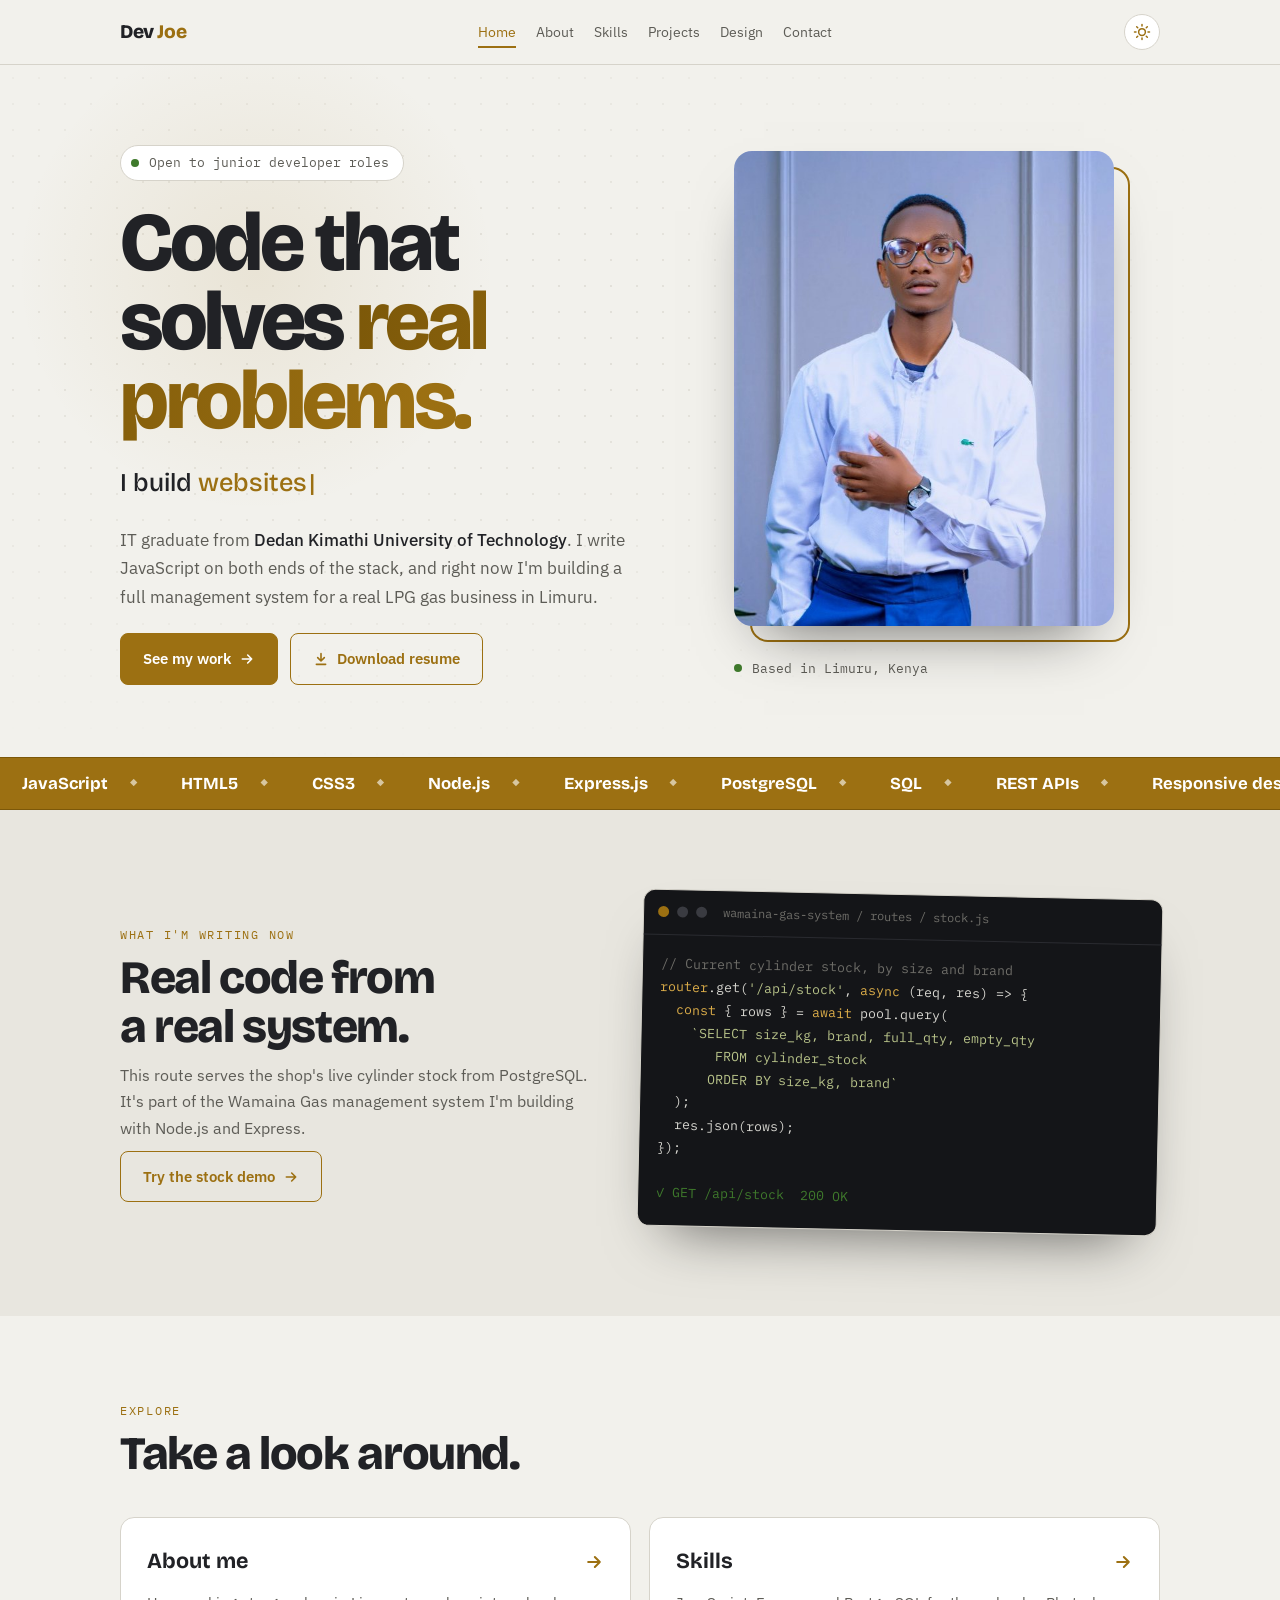
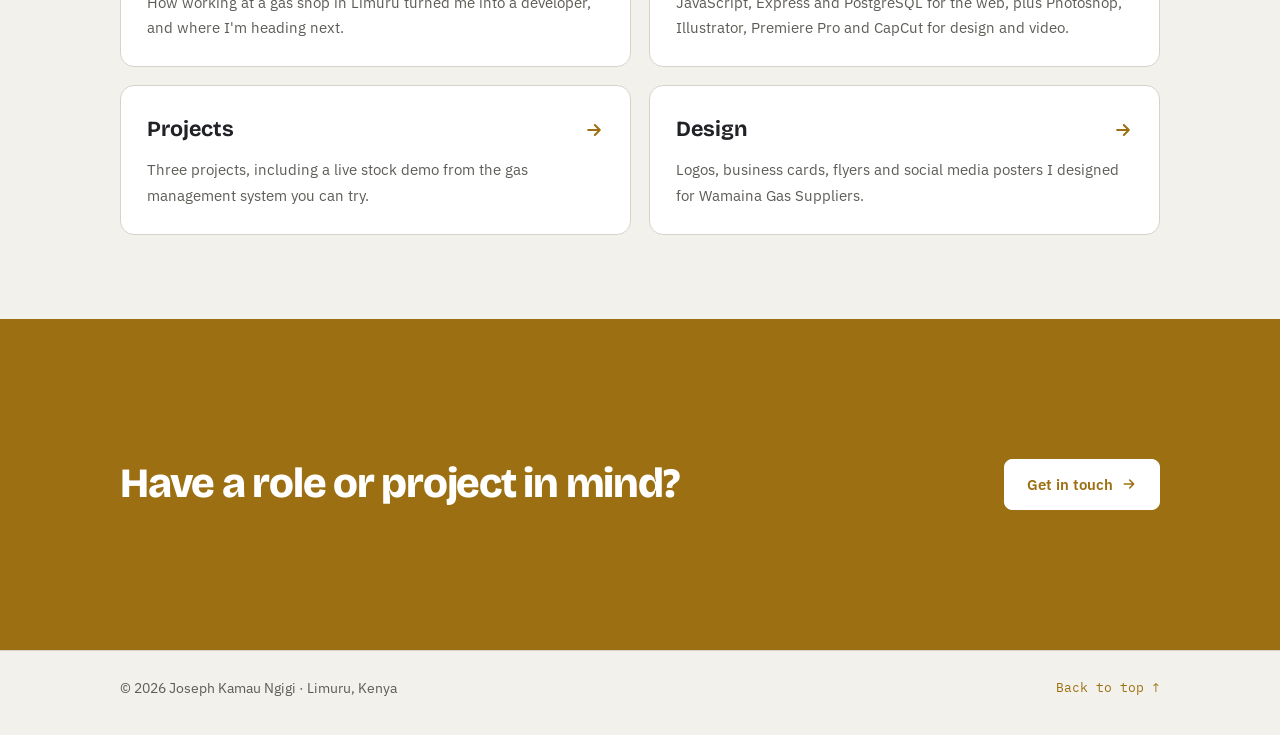
==== index.html @ 1b69b2f5 "Move site to repo root" ====
<!doctype html>
<html lang="en">
<head>
<meta charset="utf-8">
<meta name="viewport" content="width=device-width, initial-scale=1, viewport-fit=cover">
<meta name="description" content="Joseph Kamau Ngigi (Dev Joe), web developer and graphic designer in Limuru, Kenya.">
<style>:root{padding-top:env(safe-area-inset-top,0px);padding-bottom:env(safe-area-inset-bottom,0px)}body{margin:0}img{max-width:100%}[hidden]{display:none!important}</style>
<title>Joseph Kamau Ngigi</title>
</head>
<body>
<link rel="preconnect" href="https://fonts.googleapis.com">
<link rel="preconnect" href="https://fonts.gstatic.com" crossorigin>
<link rel="stylesheet" href="https://fonts.googleapis.com/css2?family=Bricolage+Grotesque:opsz,wght@12..96,500;12..96,700;12..96,800&family=IBM+Plex+Sans:wght@400;500;600&family=IBM+Plex+Mono:wght@400;500&display=swap">
<link rel="stylesheet" href="styles.css">
<script>try{var t=localStorage.getItem('jkn-theme');if(t)document.documentElement.setAttribute('data-theme',t);}catch(e){}</script>

<header class="top">
  <div class="wrap">
    <a class="mark" href="index.html">Dev <span>Joe</span></a>
    <nav aria-label="Main">
        <a href="index.html" class="active" aria-current="page">Home</a>
        <a href="about.html">About</a>
        <a href="skills.html">Skills</a>
        <a href="projects.html">Projects</a>
        <a href="design.html">Design</a>
        <a href="contact.html">Contact</a>
    </nav>
    <div class="top-right">
      <button class="theme-btn" id="theme-btn" type="button" aria-label="Switch light or dark theme">
        <svg viewBox="0 0 24 24" fill="none" stroke="currentColor" stroke-width="2" stroke-linecap="round"><circle cx="12" cy="12" r="4.5"/><path d="M12 2v2M12 20v2M4.9 4.9l1.4 1.4M17.7 17.7l1.4 1.4M2 12h2M20 12h2M4.9 19.1l1.4-1.4M17.7 6.3l1.4-1.4"/></svg>
      </button>
      <button class="menu-btn" id="menu-btn" type="button" aria-label="Open menu" aria-expanded="false">
        <svg viewBox="0 0 24 24" fill="none" stroke="currentColor" stroke-width="2.2" stroke-linecap="round"><path d="M4 7h16M4 12h16M4 17h16"/></svg>
      </button>
    </div>
  </div>
</header>

<main id="top">
  <div class="hero" id="hero">
    <div class="glow" aria-hidden="true"></div>
    <div class="wrap hero-grid">
      <div class="hero-copy">
        <div class="hello"><span class="dot"></span>Open to junior developer roles</div>
        <h1>Code that solves <span class="last">real problems.</span></h1>
        <p class="role">I build <span class="rot" id="rot">websites</span></p>
        <p class="lede">IT graduate from <strong>Dedan Kimathi University of Technology</strong>. I write JavaScript on both ends of the stack, and right now I'm building a full management system for a real LPG gas business in Limuru.</p>
        <div class="actions">
          <a class="btn btn-solid" href="projects.html">See my work <svg viewBox="0 0 24 24" fill="none" stroke="currentColor" stroke-width="2.4" stroke-linecap="round" stroke-linejoin="round"><path d="M5 12h14M13 6l6 6-6 6"/></svg></a>
          <a class="btn btn-ghost resume-dl" id="dl-hero" href="Joseph-Kamau-Ngigi-Resume.pdf" download><svg viewBox="0 0 24 24" fill="none" stroke="currentColor" stroke-width="2.4" stroke-linecap="round" stroke-linejoin="round"><path d="M12 4v11M7 10l5 5 5-5M5 20h14"/></svg> Download resume</a>
        </div>
      </div>

      <figure class="portrait">
        <div class="portrait-frame"><img src="portrait.jpg" alt="Portrait of Joseph, wearing glasses and a white shirt" width="570" height="712"></div>
        <figcaption><span class="dot"></span>Based in Limuru, Kenya</figcaption>
      </figure>
    </div>
  </div>

  <div class="ticker" aria-label="Skills: JavaScript, HTML, CSS, Node.js, Express.js, PostgreSQL, SQL, REST APIs, Photoshop, Illustrator, Premiere Pro, CapCut">
    <div class="ticker-track" aria-hidden="true">
      <span>JavaScript</span><span>HTML5</span><span>CSS3</span><span>Node.js</span><span>Express.js</span><span>PostgreSQL</span><span>SQL</span><span>REST APIs</span><span>Responsive design</span><span>Photoshop</span><span>Illustrator</span><span>Premiere Pro</span><span>CapCut</span>
      <span>JavaScript</span><span>HTML5</span><span>CSS3</span><span>Node.js</span><span>Express.js</span><span>PostgreSQL</span><span>SQL</span><span>REST APIs</span><span>Responsive design</span><span>Photoshop</span><span>Illustrator</span><span>Premiere Pro</span><span>CapCut</span>
    </div>
  </div>

  <section class="alt">
    <div class="wrap now-grid">
      <div class="sec-head">
        <div class="kicker">What I'm writing now</div>
        <h2>Real code from a real system.</h2>
        <p>This route serves the shop's live cylinder stock from PostgreSQL. It's part of the Wamaina Gas management system I'm building with Node.js and Express.</p>
        <a class="btn btn-ghost" href="projects.html" style="justify-self:start">Try the stock demo <svg viewBox="0 0 24 24" fill="none" stroke="currentColor" stroke-width="2.4" stroke-linecap="round" stroke-linejoin="round"><path d="M5 12h14M13 6l6 6-6 6"/></svg></a>
      </div>
      <div class="code-win" aria-label="Code sample from the Wamaina Gas system">
        <div class="code-bar"><i></i><i></i><i></i><span>wamaina-gas-system / routes / stock.js</span></div>
        <div class="code typing" id="code">
          <div class="ln"><span class="cm">// Current cylinder stock, by size and brand</span></div>
          <div class="ln"><span class="kw">router</span>.get(<span class="str">'/api/stock'</span>, <span class="kw">async</span> (req, res) =&gt; {</div>
          <div class="ln">  <span class="kw">const</span> { rows } = <span class="kw">await</span> pool.query(</div>
          <div class="ln">    <span class="str">`SELECT size_kg, brand, full_qty, empty_qty</span></div>
          <div class="ln"><span class="str">       FROM cylinder_stock</span></div>
          <div class="ln"><span class="str">      ORDER BY size_kg, brand`</span></div>
          <div class="ln">  );</div>
          <div class="ln">  res.json(rows);</div>
          <div class="ln">});</div>
          <div class="ln"> </div>
          <div class="ln"><span class="out">✓ GET /api/stock  200 OK</span></div>
        </div>
      </div>
    </div>
  </section>

  <section>
    <div class="wrap">
      <div class="sec-head">
        <div class="kicker">Explore</div>
        <h2>Take a look around.</h2>
      </div>
      <div class="quick">
        <a href="about.html">
          <h3>About me <svg viewBox="0 0 24 24" fill="none" stroke="currentColor" stroke-width="2.4" stroke-linecap="round" stroke-linejoin="round"><path d="M5 12h14M13 6l6 6-6 6"/></svg></h3>
          <p>How working at a gas shop in Limuru turned me into a developer, and where I'm heading next.</p>
        </a>
        <a href="skills.html">
          <h3>Skills <svg viewBox="0 0 24 24" fill="none" stroke="currentColor" stroke-width="2.4" stroke-linecap="round" stroke-linejoin="round"><path d="M5 12h14M13 6l6 6-6 6"/></svg></h3>
          <p>JavaScript, Express and PostgreSQL for the web, plus Photoshop, Illustrator, Premiere Pro and CapCut for design and video.</p>
        </a>
        <a href="projects.html">
          <h3>Projects <svg viewBox="0 0 24 24" fill="none" stroke="currentColor" stroke-width="2.4" stroke-linecap="round" stroke-linejoin="round"><path d="M5 12h14M13 6l6 6-6 6"/></svg></h3>
          <p>Three projects, including a live stock demo from the gas management system you can try.</p>
        </a>
        <a href="design.html">
          <h3>Design <svg viewBox="0 0 24 24" fill="none" stroke="currentColor" stroke-width="2.4" stroke-linecap="round" stroke-linejoin="round"><path d="M5 12h14M13 6l6 6-6 6"/></svg></h3>
          <p>Logos, business cards, flyers and social media posters I designed for Wamaina Gas Suppliers.</p>
        </a>
      </div>
    </div>
  </section>

  <section class="cta">
    <div class="wrap">
      <h2>Have a role or project in mind?</h2>
      <a class="btn" href="contact.html">Get in touch <svg viewBox="0 0 24 24" fill="none" stroke="currentColor" stroke-width="2.4" stroke-linecap="round" stroke-linejoin="round"><path d="M5 12h14M13 6l6 6-6 6"/></svg></a>
    </div>
  </section>
</main>

<footer>
  <div class="wrap">
    <span>© 2026 Joseph Kamau Ngigi · Limuru, Kenya</span>
    <a class="to-top" href="#top">Back to top ↑</a>
  </div>
</footer>
<script src="app.js"></script>

</body>
</html>
---- styles.css ----
/* Layout: dark charcoal stage, gold as the one bold voice. Split hero (intro + live code window), ticker band, then alternating sections */
:root {
  --bg: #191a1d;
  --bg-2: #202125;
  --surface: #26272c;
  --line: #3a3b41;
  --fg: #eeede7;
  --muted: #a4a39c;
  --gold: #e0b04a;
  --gold-deep: #b8862a;
  --gold-soft: rgba(224,176,74,.13);
  --on-gold: #191a1d;
  --code-bg: #141518;
  --code-fg: #d9d8d2;
  --code-kw: #e0b04a;
  --code-str: #b9c48a;
  --code-cm: #6f6e69;
  --good: #8fbf7a;
  --display: "Bricolage Grotesque", "Segoe UI", system-ui, sans-serif;
  --body: "IBM Plex Sans", "Segoe UI", system-ui, sans-serif;
  --mono: "IBM Plex Mono", ui-monospace, Consolas, monospace;
  color-scheme: dark;
}
@media (prefers-color-scheme: light) {
  :root:not([data-theme="dark"]) {
    --bg: #f2f1ec; --bg-2: #e8e6df; --surface: #ffffff; --line: #d6d3ca; --fg: #212226;
    --muted: #5d5c56; --gold: #9c7012; --gold-deep: #7c5809; --gold-soft: rgba(156,112,18,.10); --on-gold: #ffffff;
    --good: #3f7a2c;
    color-scheme: light;
  }
}
:root[data-theme="light"] {
  --bg: #f2f1ec; --bg-2: #e8e6df; --surface: #ffffff; --line: #d6d3ca; --fg: #212226;
  --muted: #5d5c56; --gold: #9c7012; --gold-deep: #7c5809; --gold-soft: rgba(156,112,18,.10); --on-gold: #ffffff;
  --good: #3f7a2c;
  color-scheme: light;
}

* { box-sizing: border-box; }
html { scroll-behavior: smooth; }
body {
  background: var(--bg); color: var(--fg);
  font-family: var(--body); font-size: 1rem; line-height: 1.65;
  overflow-x: hidden;
}
.wrap { max-width: 1080px; margin: 0 auto; padding-inline: 20px; }
a { color: var(--gold); }
a:focus-visible, button:focus-visible { outline: 2px solid var(--gold); outline-offset: 3px; border-radius: 4px; }

/* ---------- Top bar ---------- */
.top {
  position: sticky; top: env(safe-area-inset-top, 0px); z-index: 20;
  background: color-mix(in srgb, var(--bg) 82%, transparent);
  backdrop-filter: blur(10px); -webkit-backdrop-filter: blur(10px);
  border-bottom: 1px solid var(--line);
}
.top .wrap { display: flex; justify-content: space-between; align-items: center; gap: 16px; padding-block: 14px; }
.mark { font-family: var(--display); font-weight: 800; font-size: 1.2rem; color: var(--fg); text-decoration: none; letter-spacing: -.02em; }
.mark span { color: var(--gold); }
.top-right { display: flex; align-items: center; gap: 18px; }
nav { display: flex; gap: 20px; }
nav a { color: var(--muted); text-decoration: none; font-size: .9rem; position: relative; }
nav a::after { content: ""; position: absolute; left: 0; right: 100%; bottom: -4px; height: 2px; background: var(--gold); transition: right .25s; }
nav a:hover { color: var(--fg); }
nav a:hover::after { right: 0; }
.theme-btn {
  width: 36px; height: 36px; border-radius: 50%; border: 1px solid var(--line); background: var(--surface);
  color: var(--gold); cursor: pointer; display: grid; place-items: center;
}
.theme-btn svg { width: 18px; height: 18px; }

/* ---------- Hero ---------- */
.hero { position: relative; overflow: hidden; }
.hero::before {
  content: ""; position: absolute; inset: 0; pointer-events: none;
  background-image: radial-gradient(var(--line) 1px, transparent 1px);
  background-size: 26px 26px; opacity: .55;
  mask-image: radial-gradient(ellipse at 30% 40%, #000 20%, transparent 75%);
  -webkit-mask-image: radial-gradient(ellipse at 30% 40%, #000 20%, transparent 75%);
}
.glow {
  position: absolute; width: 520px; height: 520px; border-radius: 50%; pointer-events: none;
  background: radial-gradient(circle, var(--gold-soft), transparent 65%);
  left: var(--gx, 20%); top: var(--gy, 30%); transform: translate(-50%, -50%);
  transition: left .4s ease-out, top .4s ease-out;
}
.hero-grid {
  position: relative; display: grid; grid-template-columns: 1.1fr 1fr; gap: 48px; align-items: center;
  padding-block: 80px 72px;
}
.hero-copy { display: grid; gap: 22px; min-width: 0; }
.hello {
  display: inline-flex; align-items: center; gap: 10px; justify-self: start;
  font-family: var(--mono); font-size: .82rem; color: var(--muted);
  border: 1px solid var(--line); border-radius: 999px; padding: 6px 14px 6px 10px; background: var(--surface);
}
.dot { width: 8px; height: 8px; border-radius: 50%; background: var(--good); box-shadow: 0 0 0 0 var(--good); animation: pulse 2s infinite; }
@keyframes pulse { 0% { box-shadow: 0 0 0 0 color-mix(in srgb, var(--good) 60%, transparent); } 100% { box-shadow: 0 0 0 10px transparent; } }
h1 {
  font-family: var(--display); font-weight: 800; margin: 0;
  font-size: clamp(2.7rem, 7.4vw, 5.2rem); line-height: .95; letter-spacing: -.04em; text-wrap: balance;
}
h1 .last {
  background: linear-gradient(100deg, var(--gold-deep), var(--gold) 45%, var(--gold-deep));
  background-size: 200% 100%; -webkit-background-clip: text; background-clip: text; color: transparent;
  animation: sheen 6s ease-in-out infinite;
}
@keyframes sheen { 0%,100% { background-position: 0% 0; } 50% { background-position: 100% 0; } }
.role { font-family: var(--display); font-size: clamp(1.25rem, 2.6vw, 1.6rem); font-weight: 500; margin: 0; }
.role .rot { color: var(--gold); display: inline-block; min-width: 1ch; }
.role .rot::after { content: "|"; margin-left: 2px; animation: blink 1s steps(1) infinite; color: var(--gold); }
@keyframes blink { 50% { opacity: 0; } }
.lede { font-size: 1.08rem; color: var(--muted); max-width: 54ch; margin: 0; }
.lede strong { color: var(--fg); font-weight: 500; }
.actions { display: flex; gap: 12px; flex-wrap: wrap; }
.btn {
  font-family: var(--body); font-weight: 600; font-size: .95rem;
  padding: 12px 22px; border-radius: 8px; text-decoration: none; cursor: pointer;
  border: 1px solid var(--gold); display: inline-flex; align-items: center; gap: 8px;
  transition: transform .2s, box-shadow .2s, background .2s;
}
.btn-solid { background: var(--gold); color: var(--on-gold); }
.btn-solid:hover { transform: translateY(-2px); box-shadow: 0 10px 24px -10px var(--gold); }
.btn-ghost { background: transparent; color: var(--gold); }
.btn-ghost:hover { background: var(--gold-soft); transform: translateY(-2px); }
.btn svg { width: 16px; height: 16px; transition: transform .2s; }
.btn:hover svg { transform: translateX(3px); }

/* Code window */
.code-win {
  min-width: 0; background: var(--code-bg); border: 1px solid var(--line); border-radius: 12px;
  box-shadow: 0 30px 60px -30px rgba(0,0,0,.6), 0 0 0 1px rgba(255,255,255,.02);
  transform: rotate(1.2deg); transition: transform .4s;
}
.code-win:hover { transform: rotate(0deg) translateY(-4px); }
.code-bar { display: flex; align-items: center; gap: 8px; padding: 12px 14px; border-bottom: 1px solid #2a2b30; }
.code-bar i { width: 11px; height: 11px; border-radius: 50%; background: #3a3b41; }
.code-bar i:first-child { background: var(--gold); }
.code-bar span { font-family: var(--mono); font-size: .75rem; color: var(--code-cm); margin-left: 8px; overflow: hidden; text-overflow: ellipsis; white-space: nowrap; }
.code { padding: 18px 18px 20px; overflow-x: auto; font-family: var(--mono); font-size: .82rem; line-height: 1.75; color: var(--code-fg); }
.ln { white-space: pre; overflow: hidden; width: calc(var(--n) * 1ch); }
.typing .ln { width: 0; animation: type calc(var(--n) * 28ms) steps(var(--n), end) forwards; animation-delay: var(--d); }
@keyframes type { to { width: calc(var(--n) * 1ch); } }
.kw { color: var(--code-kw); } .str { color: var(--code-str); } .cm { color: var(--code-cm); }
.out { color: var(--good); }

/* ---------- Ticker ---------- */
.ticker { background: var(--gold); color: var(--on-gold); overflow: hidden; border-block: 1px solid var(--gold-deep); }
.ticker-track { display: flex; width: max-content; animation: scroll 32s linear infinite; }
.ticker:hover .ticker-track { animation-play-state: paused; }
.ticker-track span {
  font-family: var(--display); font-weight: 700; font-size: 1.05rem; padding: 12px 22px; white-space: nowrap;
  display: inline-flex; align-items: center; gap: 22px;
}
.ticker-track span::after { content: "◆"; font-size: .6rem; opacity: .6; }
@keyframes scroll { to { transform: translateX(-50%); } }

/* ---------- Sections ---------- */
section { padding-block: 84px; }
section.alt { background: var(--bg-2); }
.sec-head { display: grid; gap: 10px; margin-bottom: 38px; }
.kicker { font-family: var(--mono); font-size: .78rem; letter-spacing: .14em; text-transform: uppercase; color: var(--gold); }
h2 { font-family: var(--display); font-weight: 800; font-size: clamp(2rem, 4.4vw, 2.9rem); letter-spacing: -.03em; line-height: 1.05; margin: 0; text-wrap: balance; }
.sec-head p { margin: 0; color: var(--muted); max-width: 60ch; }
.label { font-family: var(--mono); font-size: .74rem; letter-spacing: .1em; text-transform: uppercase; color: var(--muted); }

/* About */
.about-grid { display: grid; grid-template-columns: 1.3fr 1fr; gap: 48px; align-items: start; }
.about-text p { margin: 0 0 16px; max-width: 62ch; }
.about-text p:first-child { font-size: 1.2rem; color: var(--fg); }
.about-text p { color: var(--muted); }
.about-text strong { color: var(--fg); font-weight: 500; }
.stats { display: grid; grid-template-columns: 1fr 1fr; gap: 14px; }
.stat {
  background: var(--surface); border: 1px solid var(--line); border-radius: 12px; padding: 20px;
  display: grid; gap: 4px; transition: border-color .25s, transform .25s;
}
.stat:hover { border-color: var(--gold); transform: translateY(-3px); }
.stat b { font-family: var(--display); font-size: 2.4rem; font-weight: 800; color: var(--gold); line-height: 1; font-variant-numeric: tabular-nums; }
.stat span { font-size: .88rem; color: var(--muted); line-height: 1.4; }

/* Skills */
.skills { display: grid; grid-template-columns: repeat(3, 1fr); gap: 18px; }
.skill-card {
  background: var(--surface); border: 1px solid var(--line); border-radius: 14px; padding: 26px;
  display: grid; gap: 14px; align-content: start; position: relative; overflow: hidden;
  transition: transform .25s, border-color .25s;
}
.skill-card::before {
  content: ""; position: absolute; inset: auto -40% -60% auto; width: 200px; height: 200px; border-radius: 50%;
  background: radial-gradient(circle, var(--gold-soft), transparent 70%); opacity: 0; transition: opacity .3s;
}
.skill-card:hover { transform: translateY(-4px); border-color: var(--gold); }
.skill-card:hover::before { opacity: 1; }
.skill-icon { width: 44px; height: 44px; border-radius: 10px; background: var(--gold-soft); color: var(--gold); display: grid; place-items: center; }
.skill-icon svg { width: 22px; height: 22px; }
.skill-card h3 { font-family: var(--display); font-size: 1.3rem; margin: 0; font-weight: 700; }
.skill-card p { margin: 0; color: var(--muted); font-size: .94rem; }
.chips { display: flex; flex-wrap: wrap; gap: 8px; }
.chip {
  font-family: var(--mono); font-size: .8rem; padding: 5px 11px; border-radius: 6px;
  background: var(--bg); border: 1px solid var(--line); color: var(--fg);
}

/* Projects */
.featured {
  display: grid; grid-template-columns: 1fr 1fr; gap: 0; border: 1px solid var(--gold); border-radius: 16px;
  overflow: hidden; background: var(--surface); margin-bottom: 22px;
}
.feat-info { padding: 34px; display: grid; gap: 16px; align-content: start; min-width: 0; }
.p-head { display: flex; justify-content: space-between; align-items: center; gap: 12px; flex-wrap: wrap; }
.status {
  font-family: var(--mono); font-size: .7rem; letter-spacing: .08em; text-transform: uppercase;
  padding: 4px 10px; border-radius: 999px; border: 1px solid var(--line); color: var(--muted); white-space: nowrap;
  display: inline-flex; align-items: center; gap: 6px;
}
.status.building { color: var(--gold); border-color: var(--gold); background: var(--gold-soft); }
.status.building::before { content: ""; width: 6px; height: 6px; border-radius: 50%; background: var(--gold); animation: blink 1.4s steps(1) infinite; }
.status.done { color: var(--good); border-color: color-mix(in srgb, var(--good) 50%, transparent); }
.feat-info h3, .project h3 { font-family: var(--display); font-weight: 800; font-size: 1.6rem; margin: 0; letter-spacing: -.02em; line-height: 1.15; }
.feat-info p, .project p { margin: 0; color: var(--muted); }
.feat-info p strong, .project p strong { color: var(--fg); font-weight: 500; }
.features { margin: 0; padding: 0; list-style: none; display: grid; gap: 10px; }
.features li { display: grid; grid-template-columns: 20px 1fr; gap: 10px; font-size: .95rem; }
.features li::before { content: ""; width: 10px; height: 10px; margin-top: 8px; border: 2px solid var(--gold); transform: rotate(45deg); }

/* Stock demo */
.demo { background: var(--code-bg); padding: 28px; display: grid; gap: 16px; align-content: start; border-left: 1px solid var(--line); min-width: 0; color: var(--code-fg); }
.demo-top { display: flex; justify-content: space-between; align-items: center; gap: 10px; flex-wrap: wrap; }
.demo-title { font-family: var(--mono); font-size: .78rem; color: var(--code-cm); }
.sample-tag { font-family: var(--mono); font-size: .68rem; letter-spacing: .08em; text-transform: uppercase; color: #191a1d; background: #e0b04a; padding: 3px 8px; border-radius: 4px; }
.tabs { display: flex; gap: 6px; flex-wrap: wrap; }
.tab {
  font-family: var(--mono); font-size: .82rem; padding: 7px 12px; border-radius: 6px; cursor: pointer;
  background: transparent; color: #a4a39c; border: 1px solid #3a3b41;
}
.tab[aria-selected="true"] { background: #e0b04a; color: #191a1d; border-color: #e0b04a; }
.rows { display: grid; gap: 12px; }
.row { display: grid; gap: 6px; }
.row-top { display: flex; justify-content: space-between; align-items: baseline; gap: 8px; font-size: .88rem; }
.row-top b { font-weight: 600; color: #eeede7; }
.row-top span { font-family: var(--mono); font-size: .76rem; color: #a4a39c; font-variant-numeric: tabular-nums; }
.bar { height: 10px; border-radius: 5px; background: #2a2b30; display: flex; overflow: hidden; }
.bar .f { background: #e0b04a; transition: width .45s cubic-bezier(.2,.8,.2,1); }
.bar .e { background: #5d5c56; transition: width .45s cubic-bezier(.2,.8,.2,1); }
.row-btn {
  justify-self: start; font-family: var(--mono); font-size: .72rem; padding: 4px 9px; border-radius: 4px; cursor: pointer;
  background: transparent; color: #e0b04a; border: 1px solid #4a4230;
}
.row-btn:hover { background: rgba(224,176,74,.12); }
.row-btn:disabled { opacity: .4; cursor: not-allowed; }
.demo-foot { display: flex; justify-content: space-between; align-items: center; gap: 10px; flex-wrap: wrap; padding-top: 6px; border-top: 1px solid #2a2b30; }
.legend { display: flex; gap: 14px; font-family: var(--mono); font-size: .72rem; color: #a4a39c; }
.legend i { display: inline-block; width: 9px; height: 9px; border-radius: 2px; margin-right: 5px; vertical-align: -1px; }
.supplier-btn { font-family: var(--body); font-weight: 600; font-size: .82rem; padding: 7px 12px; border-radius: 6px; cursor: pointer; background: #e0b04a; color: #191a1d; border: none; }
.log { font-family: var(--mono); font-size: .76rem; color: #8fbf7a; min-height: 1.3em; }

.projects { display: grid; grid-template-columns: 1fr 1fr; gap: 22px; }
.project {
  background: var(--surface); border: 1px solid var(--line); border-radius: 16px; padding: 30px;
  display: grid; gap: 14px; align-content: start; transition: transform .25s, border-color .25s;
}
.project:hover { transform: translateY(-4px); border-color: var(--gold); }
.mini {
  height: 120px; border-radius: 10px; border: 1px solid var(--line); background: var(--bg);
  display: grid; grid-template-rows: 22px 1fr; overflow: hidden;
}
.mini-bar { display: flex; gap: 5px; align-items: center; padding-inline: 10px; border-bottom: 1px solid var(--line); }
.mini-bar i { width: 7px; height: 7px; border-radius: 50%; background: var(--line); }
.mini-body { padding: 12px; display: grid; gap: 7px; align-content: start; }
.mini-body .ttl { height: 12px; width: 55%; border-radius: 3px; background: var(--gold); }
.mini-body .txt { height: 7px; border-radius: 3px; background: var(--line); }
.mini-body .row3 { display: grid; grid-template-columns: repeat(3, 1fr); gap: 6px; margin-top: 4px; }
.mini-body .row3 span { height: 30px; border-radius: 4px; background: var(--gold-soft); border: 1px solid var(--line); }

/* Journey */
.journey { position: relative; display: grid; gap: 0; max-width: 760px; }
.journey::before { content: ""; position: absolute; left: 11px; top: 8px; bottom: 8px; width: 2px; background: linear-gradient(var(--gold), var(--line)); }
.step { display: grid; grid-template-columns: 24px 1fr; gap: 22px; padding-bottom: 34px; position: relative; }
.step:last-child { padding-bottom: 0; }
.node { width: 24px; height: 24px; border-radius: 50%; background: var(--bg-2); border: 2px solid var(--gold); position: relative; z-index: 1; }
.step.now .node { background: var(--gold); box-shadow: 0 0 0 6px var(--gold-soft); }
.step.next .node { border-style: dashed; border-color: var(--muted); }
.step-body { display: grid; gap: 4px; }
.when { font-family: var(--mono); font-size: .78rem; color: var(--gold); letter-spacing: .06em; text-transform: uppercase; }
.step h3 { margin: 0; font-family: var(--display); font-weight: 700; font-size: 1.25rem; }
.step p { margin: 0; color: var(--muted); max-width: 58ch; }

/* Contact */
.contact { text-align: left; }
.contact-hero {
  font-family: var(--display); font-weight: 800; letter-spacing: -.04em; line-height: .98;
  font-size: clamp(2.4rem, 7vw, 4.6rem); margin: 0 0 18px; text-wrap: balance;
}
.contact-hero em { font-style: normal; color: var(--gold); }
.contact > .wrap > p { color: var(--muted); max-width: 56ch; margin: 0 0 34px; font-size: 1.08rem; }
.contact-grid { display: grid; grid-template-columns: 1fr 1fr; gap: 18px; max-width: 820px; }
.contact-item {
  background: var(--surface); border: 1px solid var(--line); border-radius: 14px; padding: 22px 24px;
  display: grid; grid-template-columns: 46px 1fr; gap: 6px 16px; align-items: center; min-width: 0;
  transition: border-color .25s;
}
.contact-item:hover { border-color: var(--gold); }
.c-icon { grid-row: span 3; width: 46px; height: 46px; border-radius: 12px; background: var(--gold-soft); color: var(--gold); display: grid; place-items: center; align-self: start; }
.c-icon svg { width: 22px; height: 22px; }
.contact-value { font-size: 1.08rem; font-weight: 500; overflow-wrap: anywhere; user-select: all; min-width: 0; }
.copy {
  justify-self: start; background: none; border: 1px solid var(--line); color: var(--fg);
  font-family: var(--mono); font-size: .76rem; padding: 5px 12px; border-radius: 6px; cursor: pointer; margin-top: 4px;
}
.copy:hover, .copy.done { border-color: var(--gold); color: var(--gold); }

footer { border-top: 1px solid var(--line); }
footer .wrap { padding-block: 26px 36px; color: var(--muted); font-size: .85rem; display: flex; justify-content: space-between; gap: 12px; flex-wrap: wrap; }
.to-top { color: var(--gold); text-decoration: none; font-family: var(--mono); font-size: .8rem; }

/* ---------- Responsive ---------- */
@media (max-width: 900px) {
  .hero-grid, .about-grid, .featured { grid-template-columns: 1fr; }
  .hero-grid { padding-block: 56px 56px; gap: 40px; }
  .demo { border-left: none; border-top: 1px solid var(--line); }
  .code-win { transform: none; }
}
@media (max-width: 700px) {
  nav { display: none; }
  .skills, .projects, .contact-grid { grid-template-columns: 1fr; }
  section { padding-block: 64px; }
  .feat-info, .demo, .project { padding: 22px; }
  .code { font-size: .74rem; }
}
@media (prefers-reduced-motion: reduce) {
  *, *::before, *::after { animation: none !important; transition: none !important; }
  .typing .ln { width: calc(var(--n) * 1ch); }
  html { scroll-behavior: auto; }
}

/* ---------- Multi-page additions ---------- */
nav a.active { color: var(--gold); }
nav a.active::after { right: 0; }
.menu-btn {
  display: none; width: 36px; height: 36px; border-radius: 8px; border: 1px solid var(--line);
  background: var(--surface); color: var(--fg); cursor: pointer; place-items: center;
}
.menu-btn svg { width: 18px; height: 18px; }
@media (max-width: 700px) {
  .menu-btn { display: grid; }
  .top .wrap { flex-wrap: wrap; }
  nav {
    display: none; order: 3; width: 100%; flex-direction: column; gap: 0;
    padding-block: 8px 4px; border-top: 1px solid var(--line); margin-top: 12px;
  }
  .top.open nav { display: flex; }
  nav a { padding: 12px 4px; font-size: 1rem; border-bottom: 1px solid var(--line); }
  nav a:last-child { border-bottom: none; }
  nav a::after { display: none; }
  .top-right { gap: 10px; }
}

/* Inner page heading */
.page-hero { position: relative; overflow: hidden; border-bottom: 1px solid var(--line); }
.page-hero::before {
  content: ""; position: absolute; inset: 0; pointer-events: none;
  background-image: radial-gradient(var(--line) 1px, transparent 1px); background-size: 26px 26px; opacity: .5;
  mask-image: linear-gradient(90deg, #000, transparent 70%); -webkit-mask-image: linear-gradient(90deg, #000, transparent 70%);
}
.page-hero .wrap { position: relative; padding-block: 72px 56px; display: grid; gap: 14px; }
.page-hero h1 { font-size: clamp(2.4rem, 6.4vw, 4.2rem); }
.page-hero h1 em { font-style: normal; color: var(--gold); }
.page-hero p { margin: 0; color: var(--muted); font-size: 1.1rem; max-width: 58ch; }
.crumb { font-family: var(--mono); font-size: .78rem; color: var(--muted); }
.crumb a { color: var(--muted); text-decoration: none; }
.crumb a:hover { color: var(--gold); }
.crumb span { color: var(--gold); }

/* Home: quick links to pages */
.quick { display: grid; grid-template-columns: repeat(3, 1fr); gap: 18px; }
.quick a {
  text-decoration: none; color: var(--fg); background: var(--surface); border: 1px solid var(--line);
  border-radius: 14px; padding: 26px; display: grid; gap: 10px; transition: transform .25s, border-color .25s;
}
.quick a:hover { transform: translateY(-4px); border-color: var(--gold); }
.quick h3 { margin: 0; font-family: var(--display); font-size: 1.35rem; font-weight: 700; display: flex; justify-content: space-between; align-items: center; gap: 8px; }
.quick h3 svg { width: 20px; height: 20px; color: var(--gold); transition: transform .2s; }
.quick a:hover h3 svg { transform: translateX(4px); }
.quick p { margin: 0; color: var(--muted); font-size: .95rem; }

/* CTA band */
.cta { background: var(--gold); color: var(--on-gold); }
.cta .wrap { padding-block: 56px; display: flex; justify-content: space-between; align-items: center; gap: 24px; flex-wrap: wrap; }
.cta h2 { color: var(--on-gold); font-size: clamp(1.8rem, 4vw, 2.6rem); }
.cta .btn { background: var(--on-gold); color: var(--gold); border-color: var(--on-gold); }
.cta .btn:hover { transform: translateY(-2px); }

/* Education card */
.edu-card {
  background: var(--surface); border: 1px solid var(--line); border-radius: 16px; padding: 30px;
  display: grid; grid-template-columns: auto 1fr; gap: 8px 26px; align-items: start; max-width: 820px;
}
.edu-year { font-family: var(--display); font-weight: 800; font-size: 2.6rem; color: var(--gold); line-height: 1; grid-row: span 3; }
.edu-card h3 { margin: 0; font-family: var(--display); font-size: 1.35rem; font-weight: 700; }
.edu-card p { margin: 0; color: var(--muted); }

/* Skills page: learning list */
.learning { display: grid; grid-template-columns: repeat(2, 1fr); gap: 14px; max-width: 820px; }
.learn-item { display: grid; gap: 8px; background: var(--surface); border: 1px solid var(--line); border-radius: 12px; padding: 18px 20px; }
.learn-top { display: flex; justify-content: space-between; gap: 10px; font-weight: 600; }
.learn-top span { font-family: var(--mono); font-size: .76rem; color: var(--gold); font-weight: 400; }

@media (max-width: 900px) { .quick { grid-template-columns: 1fr; } }
@media (max-width: 700px) {
  .learning { grid-template-columns: 1fr; }
  .edu-card { grid-template-columns: 1fr; }
  .edu-year { grid-row: auto; }
  .page-hero .wrap { padding-block: 52px 40px; }
}

/* Portrait */
.portrait { margin: 0; justify-self: center; width: min(100%, 380px); display: grid; gap: 14px; position: relative; }
.portrait-frame { position: relative; border-radius: 18px; }
.portrait-frame::before {
  content: ""; position: absolute; inset: 0; border: 2px solid var(--gold); border-radius: 18px;
  transform: translate(16px, 16px); transition: transform .4s;
}
.portrait:hover .portrait-frame::before { transform: translate(10px, 10px); }
.portrait img {
  position: relative; display: block; width: 100%; height: auto; aspect-ratio: 570 / 712; object-fit: cover;
  border-radius: 18px; box-shadow: 0 30px 60px -30px rgba(0,0,0,.6);
}
.portrait figcaption {
  justify-self: start; margin-top: 18px; display: inline-flex; align-items: center; gap: 10px;
  font-family: var(--mono); font-size: .8rem; color: var(--muted);
}
.now-grid { display: grid; grid-template-columns: 1fr 1.1fr; gap: 48px; align-items: center; }
.now-grid .sec-head { margin-bottom: 0; }
@media (max-width: 900px) {
  .now-grid { grid-template-columns: 1fr; gap: 32px; }
  .portrait { width: min(100%, 320px); }
}

/* Contact form */
.form-grid { display: grid; grid-template-columns: 1fr 1.4fr; gap: 48px; align-items: start; }
.form-grid .sec-head { margin-bottom: 0; }
.cform {
  background: var(--surface); border: 1px solid var(--line); border-radius: 16px; padding: 28px;
  display: grid; grid-template-columns: 1fr 1fr; gap: 18px; min-width: 0;
}
.field { display: grid; gap: 6px; min-width: 0; }
.full { grid-column: 1 / -1; }
.field label { font-size: .88rem; font-weight: 500; }
.field input, .field select, .field textarea {
  width: 100%; font: inherit; font-size: .95rem; color: var(--fg); background: var(--bg);
  border: 1px solid var(--line); border-radius: 8px; padding: 11px 13px; transition: border-color .2s, box-shadow .2s;
}
.field textarea { resize: vertical; min-height: 130px; }
.field input::placeholder, .field textarea::placeholder { color: var(--muted); opacity: .7; }
.field input:focus, .field select:focus, .field textarea:focus { outline: none; border-color: var(--gold); box-shadow: 0 0 0 3px var(--gold-soft); }
.field.bad input, .field.bad textarea { border-color: #d9654f; }
.err { font-size: .8rem; color: #d9654f; min-height: 0; }
.err:empty { display: none; }
.form-actions { display: flex; }
.ready { border-top: 1px solid var(--line); padding-top: 18px; display: grid; gap: 12px; }
.ready-head { display: flex; align-items: center; gap: 10px; }
.ready p { margin: 0; color: var(--muted); }
.addr { color: var(--fg); font-weight: 500; user-select: all; overflow-wrap: anywhere; }
.ready-actions { display: flex; gap: 10px; flex-wrap: wrap; }
.preview {
  margin: 0; background: var(--bg); border: 1px solid var(--line); border-radius: 8px; padding: 14px;
  font-family: var(--mono); font-size: .8rem; white-space: pre-wrap; overflow-wrap: anywhere; color: var(--muted); max-height: 220px; overflow: auto;
}
@media (max-width: 900px) { .form-grid { grid-template-columns: 1fr; gap: 28px; } }
@media (max-width: 560px) { .cform { grid-template-columns: 1fr; padding: 20px; } }

/* Experience */
.exp-list { display: grid; gap: 18px; max-width: 860px; }
.exp {
  display: grid; grid-template-columns: 150px 1fr; gap: 24px; background: var(--surface);
  border: 1px solid var(--line); border-radius: 16px; padding: 26px 28px; transition: border-color .25s;
}
.exp:hover { border-color: var(--gold); }
.exp-when { font-family: var(--mono); font-size: .82rem; color: var(--gold); padding-top: 4px; }
.exp-body { display: grid; gap: 6px; min-width: 0; }
.exp-body h3 { margin: 0; font-family: var(--display); font-weight: 700; font-size: 1.25rem; line-height: 1.25; }
.exp-where { font-size: .88rem; color: var(--muted); }
.exp-body > p { margin: 6px 0 0; color: var(--muted); }
.exp-extra { margin-top: 10px; padding: 14px 16px; border-radius: 10px; background: var(--gold-soft); display: grid; gap: 4px; }
.exp-extra p { margin: 0; color: var(--muted); }
.exp-extra strong { color: var(--fg); font-weight: 500; }
@media (max-width: 640px) { .exp { grid-template-columns: 1fr; gap: 8px; padding: 22px; } }

/* Logos and certificate */
:root { --plate: #ffffff; }
.logo-plate {
  background: var(--plate); border-radius: 12px; padding: 10px; display: grid; place-items: center;
  width: 92px; height: 72px; flex: none; border: 1px solid var(--line);
}
.logo-plate img { max-width: 100%; max-height: 100%; width: auto; height: auto; object-fit: contain; }
.logo-plate.wide { width: 150px; height: 58px; padding: 10px 14px; }
.exp-title { display: flex; gap: 16px; align-items: center; }
.cert {
  margin-top: 12px; padding: 16px; border-radius: 12px; background: var(--gold-soft);
  border: 1px solid color-mix(in srgb, var(--gold) 35%, transparent);
  display: flex; gap: 18px; align-items: center; flex-wrap: wrap;
}
.cert-body { display: grid; gap: 4px; flex: 1; min-width: 200px; }
.cert-top { display: flex; gap: 10px; align-items: center; flex-wrap: wrap; }
.cert-badge {
  font-family: var(--mono); font-size: .7rem; letter-spacing: .06em; text-transform: uppercase;
  background: var(--gold); color: var(--on-gold); padding: 3px 9px; border-radius: 999px;
}
.cert h4 { margin: 0; font-family: var(--display); font-size: 1.1rem; font-weight: 700; }
.cert p { margin: 0; color: var(--muted); font-size: .94rem; }
.edu-card { grid-template-columns: auto auto 1fr; align-items: center; }
.edu-logo { width: 140px; height: 86px; grid-row: span 2; }
.edu-year { grid-row: span 2; }
.edu-card h3 { align-self: end; }
.edu-card p { align-self: start; }
@media (max-width: 700px) {
  .edu-card { grid-template-columns: 1fr; }
  .edu-logo, .edu-year { grid-row: auto; }
  .exp-title { align-items: flex-start; }
  .logo-plate { width: 72px; height: 58px; }
}

/* Certificate viewer */
.cert-btn { justify-self: start; margin-top: 6px; padding: 8px 16px; font-size: .88rem; }
.lightbox {
  position: fixed; inset: 0; z-index: 50; display: grid; place-items: center;
  padding: calc(env(safe-area-inset-top, 0px) + 20px) 16px calc(env(safe-area-inset-bottom, 0px) + 20px);
  background: rgba(10, 10, 12, .82); backdrop-filter: blur(4px); -webkit-backdrop-filter: blur(4px);
}
.lightbox-inner { position: relative; max-width: min(1100px, 100%); }
.lightbox-inner img { display: block; width: 100%; height: auto; max-height: 82vh; object-fit: contain; border-radius: 10px; background: #fff; }
.lightbox-close {
  position: absolute; top: -14px; right: -10px; width: 40px; height: 40px; border-radius: 50%;
  border: none; background: var(--gold); color: var(--on-gold); font-size: 1.5rem; line-height: 1; cursor: pointer;
}

/* Website project with screenshots */
.projects.one-col { grid-template-columns: 1fr; }
.site-project { grid-template-columns: 1fr 1.15fr; gap: 36px; align-items: center; padding: 32px; }
.site-info { display: grid; gap: 14px; min-width: 0; }
.site-actions { display: flex; gap: 10px; flex-wrap: wrap; margin-top: 4px; }
.shots {
  all: unset; cursor: zoom-in; position: relative; display: block; padding: 0 0 34px 0; min-width: 0;
}
.shots:focus-visible { outline: 2px solid var(--gold); outline-offset: 6px; border-radius: 12px; }
.browser {
  border-radius: 12px; overflow: hidden; border: 1px solid var(--line); background: var(--code-bg);
  box-shadow: 0 24px 50px -28px rgba(0,0,0,.6); transition: transform .35s;
}
.browser-bar { display: flex; align-items: center; gap: 6px; padding: 9px 12px; background: #24252a; }
.browser-bar i { width: 9px; height: 9px; border-radius: 50%; background: #45464c; }
.browser-bar i:first-child { background: #e0b04a; }
.browser-bar span {
  margin-left: 8px; flex: 1; font-family: var(--mono); font-size: .7rem; color: #a4a39c; background: #191a1d;
  border-radius: 6px; padding: 3px 10px; overflow: hidden; text-overflow: ellipsis; white-space: nowrap;
}
.browser img { display: block; width: 100%; height: auto; }
.phone {
  position: absolute; right: -6px; bottom: 0; width: 24%; border-radius: 16px; overflow: hidden;
  border: 4px solid #111214; background: #111214; box-shadow: 0 20px 40px -16px rgba(0,0,0,.7); transition: transform .35s;
}
.phone img { display: block; width: 100%; height: auto; aspect-ratio: 563 / 1218; object-fit: cover; object-position: top; }
.shots:hover .browser { transform: translateY(-4px); }
.shots:hover .phone { transform: translateY(-8px) rotate(-2deg); }
.shots-big { display: flex; gap: 16px; align-items: flex-start; }
.shots-big img { border-radius: 10px; max-height: 82vh; object-fit: contain; }
.shots-big img:first-of-type { flex: 3; min-width: 0; width: 100%; }
.shots-big .big-phone { flex: 1; min-width: 0; width: 100%; }
@media (max-width: 900px) {
  .site-project { grid-template-columns: 1fr; padding: 22px; }
}
@media (max-width: 640px) {
  .shots-big { flex-direction: column; align-items: center; }
  .shots-big .big-phone { display: none; }
}

/* Resume */
.resume-grid { display: grid; grid-template-columns: 1.2fr 1fr; gap: 48px; align-items: center; }
.resume-grid .sec-head { margin-bottom: 0; }
.resume-actions { display: flex; gap: 10px; flex-wrap: wrap; margin-top: 8px; }
.dl-note { font-size: .88rem; color: var(--muted); min-height: 1.3em; }
.dl-note:empty { display: none; }
.resume-thumb {
  all: unset; cursor: zoom-in; justify-self: center; width: min(100%, 340px); display: block;
  transform: rotate(-2deg); transition: transform .35s;
}
.resume-thumb img {
  display: block; width: 100%; height: auto; border-radius: 6px; background: #fff;
  box-shadow: 0 30px 60px -30px rgba(0,0,0,.6), 0 0 0 1px var(--line);
}
.resume-thumb:hover { transform: rotate(0deg) translateY(-6px); }
.resume-thumb:focus-visible { outline: 2px solid var(--gold); outline-offset: 6px; border-radius: 8px; }
.contact-grid.three { grid-template-columns: repeat(3, 1fr); max-width: 1080px; }
.dl-small { padding: 7px 14px; font-size: .85rem; justify-self: start; margin-top: 4px; }
.lightbox-inner img[src="resume-preview.jpg"] { max-height: 88vh; width: auto; }
@media (max-width: 900px) {
  .resume-grid { grid-template-columns: 1fr; gap: 32px; }
  .contact-grid.three { grid-template-columns: 1fr 1fr; }
}
@media (max-width: 700px) { .contact-grid.three { grid-template-columns: 1fr; } }

/* Alternate screenshot side on the second showcase card */
.site-project.flip { grid-template-columns: 1.15fr 1fr; }
.site-project.flip .shots { order: -1; }
.site-project.flip .phone { right: auto; left: -6px; }
.projects.one-col { gap: 26px; }
@media (max-width: 900px) {
  .site-project.flip { grid-template-columns: 1fr; }
  .site-project.flip .shots { order: 0; }
}

/* Skills: four cards, home: four quick links */
.skills { grid-template-columns: repeat(4, 1fr); }
.quick { grid-template-columns: repeat(2, 1fr); }
@media (max-width: 1000px) { .skills { grid-template-columns: repeat(2, 1fr); } }
@media (max-width: 700px) { .skills, .quick { grid-template-columns: 1fr; } }

/* Design gallery */
.tools-row { display: flex; align-items: center; gap: 14px; flex-wrap: wrap; margin-bottom: 26px; }
.filters { display: flex; gap: 8px; flex-wrap: wrap; margin-bottom: 28px; }
.filter {
  font: inherit; font-size: .9rem; font-weight: 500; cursor: pointer; padding: 8px 16px; border-radius: 999px;
  background: var(--surface); color: var(--fg); border: 1px solid var(--line); display: inline-flex; gap: 8px; align-items: center;
  transition: border-color .2s, background .2s;
}
.filter span { font-family: var(--mono); font-size: .75rem; color: var(--muted); }
.filter:hover { border-color: var(--gold); }
.filter[aria-pressed="true"] { background: var(--gold); color: var(--on-gold); border-color: var(--gold); }
.filter[aria-pressed="true"] span { color: var(--on-gold); opacity: .75; }
.gallery { columns: 3 300px; column-gap: 20px; }
.work {
  break-inside: avoid; margin: 0 0 20px; background: var(--surface); border: 1px solid var(--line);
  border-radius: 14px; overflow: hidden; display: grid; transition: border-color .25s, transform .25s;
}
.work:hover { border-color: var(--gold); transform: translateY(-3px); }
.work[hidden] { display: none !important; }
.work-btn { all: unset; cursor: zoom-in; display: block; background: #fff; }
.work-btn:focus-visible { outline: 2px solid var(--gold); outline-offset: -4px; }
.work-btn img { display: block; width: 100%; height: auto; transition: transform .4s; }
.work:hover .work-btn img { transform: scale(1.03); }
.work figcaption { padding: 14px 16px 16px; display: grid; gap: 3px; }
.work figcaption b { font-family: var(--display); font-size: 1.05rem; font-weight: 700; }
.work-desc { color: var(--muted); font-size: .88rem; line-height: 1.5; }

/* Gallery viewer */
.gal-inner { width: min(1100px, 100%); display: grid; gap: 14px; }
.gal-stage { position: relative; display: grid; place-items: center; }
.gal-stage img { max-width: 100%; max-height: 74vh; width: auto; height: auto; border-radius: 10px; background: #fff; }
.gal-nav {
  position: absolute; top: 50%; transform: translateY(-50%); width: 46px; height: 46px; border-radius: 50%;
  border: none; background: rgba(25,26,29,.78); color: #e0b04a; font-size: 1.9rem; line-height: 1; cursor: pointer;
}
.gal-nav:hover { background: #e0b04a; color: #191a1d; }
.gal-nav.prev { left: 8px; } .gal-nav.next { right: 8px; }
.gal-cap { display: grid; gap: 2px; color: #eeede7; text-align: center; justify-items: center; }
.gal-cap .label { color: #e0b04a; }
.gal-cap b { font-family: var(--display); font-size: 1.15rem; }
.gal-cap span { color: #c9c8c2; font-size: .92rem; max-width: 60ch; }
.gal-cap .gal-count { font-family: var(--mono); font-size: .75rem; color: #a4a39c; }

/* Videos */
.videos { display: grid; grid-template-columns: repeat(3, 1fr); gap: 20px; }
.vid { margin: 0; background: var(--surface); border: 1px solid var(--line); border-radius: 14px; overflow: hidden; display: grid; align-content: start; transition: border-color .25s; }
.vid:hover { border-color: var(--gold); }
.vid-frame { background: #000; }
.vid-frame video { display: block; width: 100%; height: auto; aspect-ratio: 16 / 9; max-width: 100%; background: #000; }
.vid figcaption { padding: 14px 16px 16px; display: grid; gap: 3px; }
.vid figcaption b { font-family: var(--display); font-size: 1.05rem; font-weight: 700; }
@media (max-width: 900px) { .videos { grid-template-columns: 1fr 1fr; } }
@media (max-width: 600px) { .videos { grid-template-columns: 1fr; } }
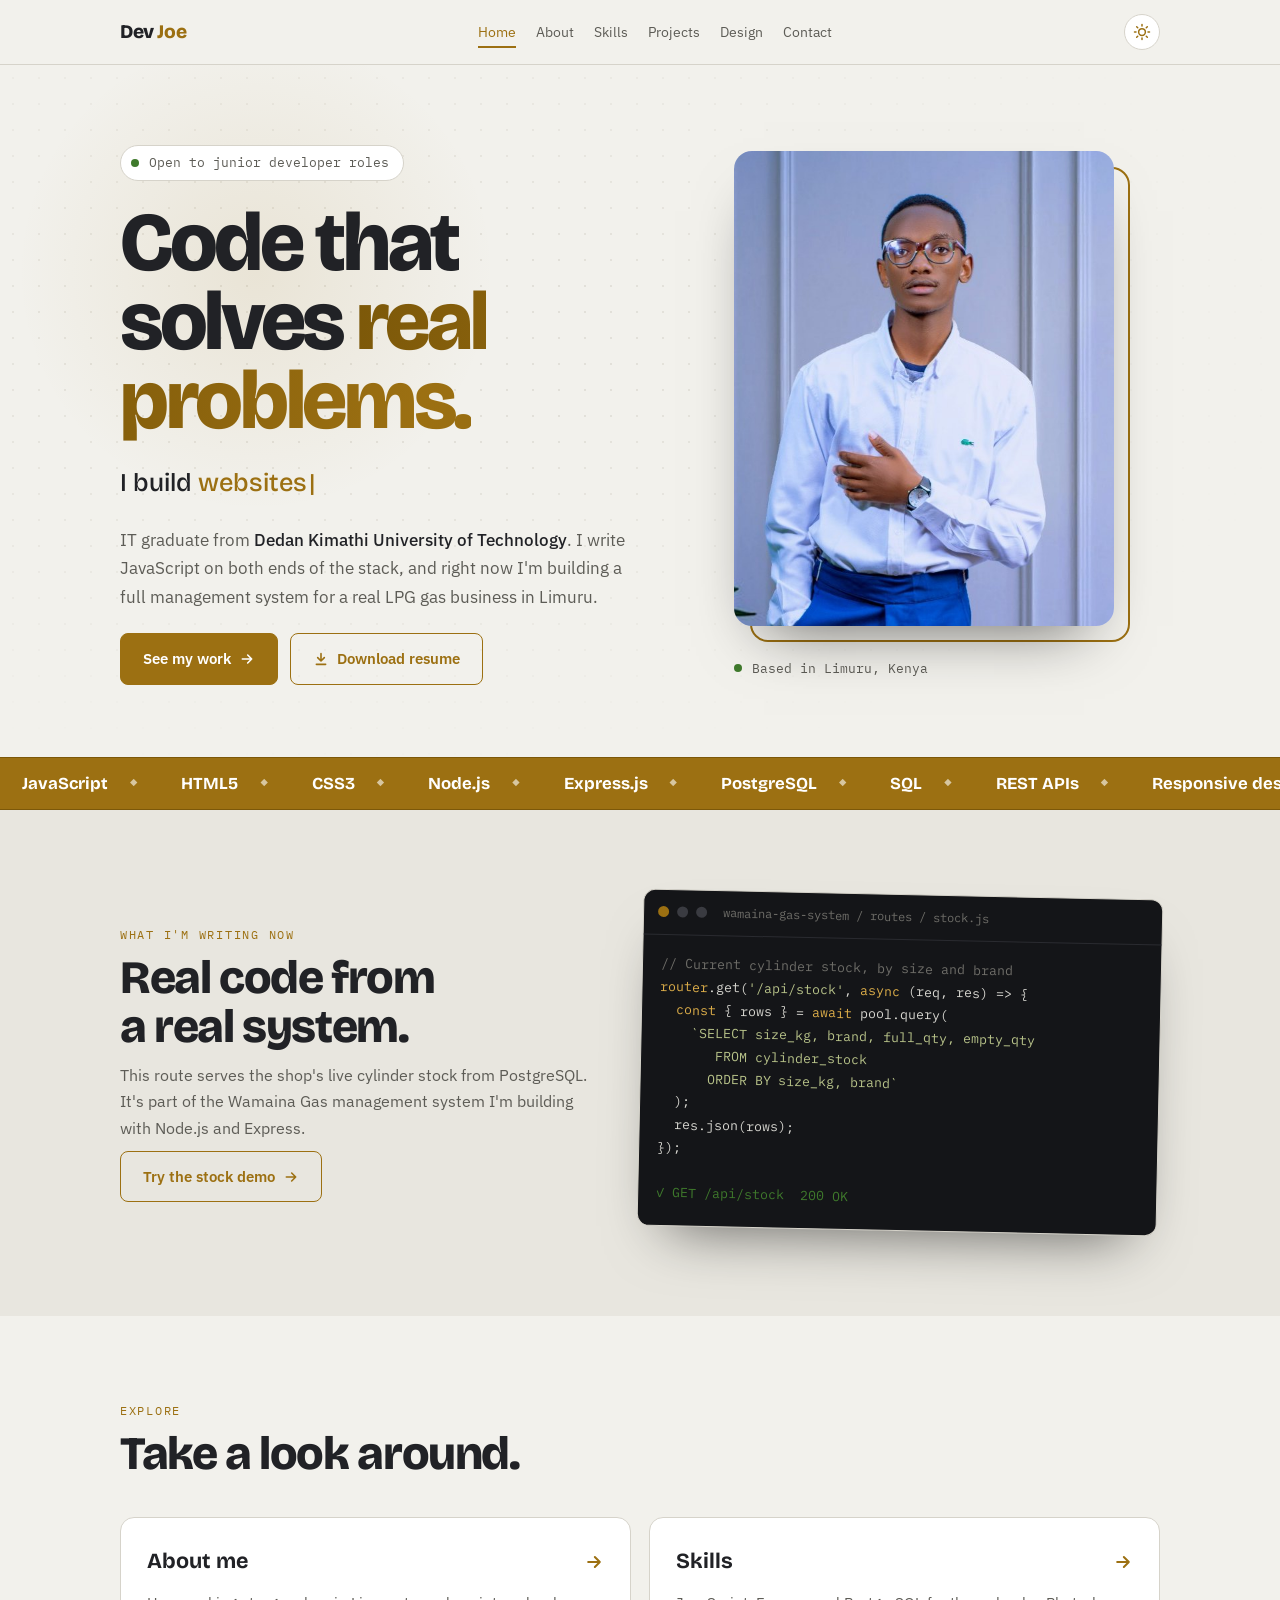
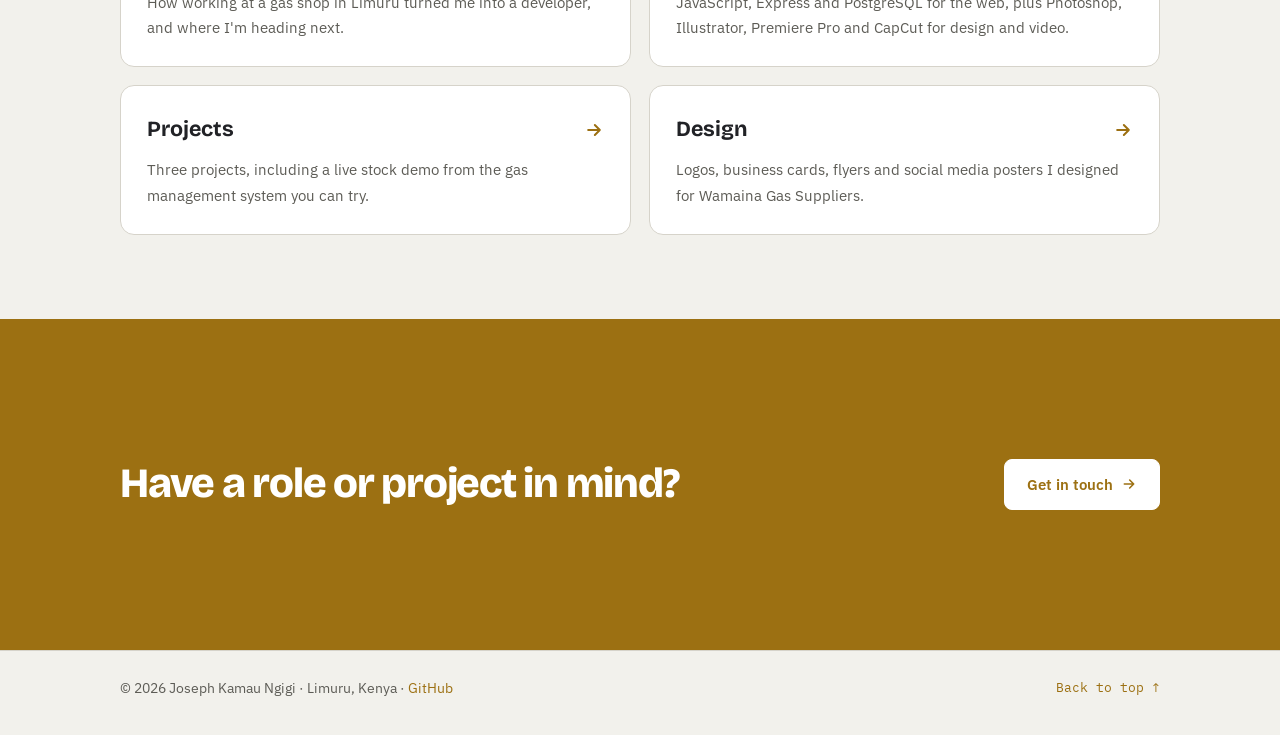
==== commit 0b3f97ef: "Add live site link, GitHub and README" ====
--- a/index.html
+++ b/index.html
@@ -129,7 +129,7 @@
 
 <footer>
   <div class="wrap">
-    <span>© 2026 Joseph Kamau Ngigi · Limuru, Kenya</span>
+    <span>© 2026 Joseph Kamau Ngigi · Limuru, Kenya · <a href="https://github.com/ka-mau-jo-seph" target="_blank" rel="noopener">GitHub</a></span>
     <a class="to-top" href="#top">Back to top ↑</a>
   </div>
 </footer>
--- a/styles.css
+++ b/styles.css
@@ -669,3 +669,9 @@
 .vid figcaption b { font-family: var(--display); font-size: 1.05rem; font-weight: 700; }
 @media (max-width: 900px) { .videos { grid-template-columns: 1fr 1fr; } }
 @media (max-width: 600px) { .videos { grid-template-columns: 1fr; } }
+
+/* Contact: four cards */
+.contact-grid.four { grid-template-columns: repeat(2, 1fr); max-width: 860px; }
+@media (max-width: 700px) { .contact-grid.four { grid-template-columns: 1fr; } }
+footer a { color: var(--gold); text-decoration: none; }
+footer a:hover { text-decoration: underline; }
